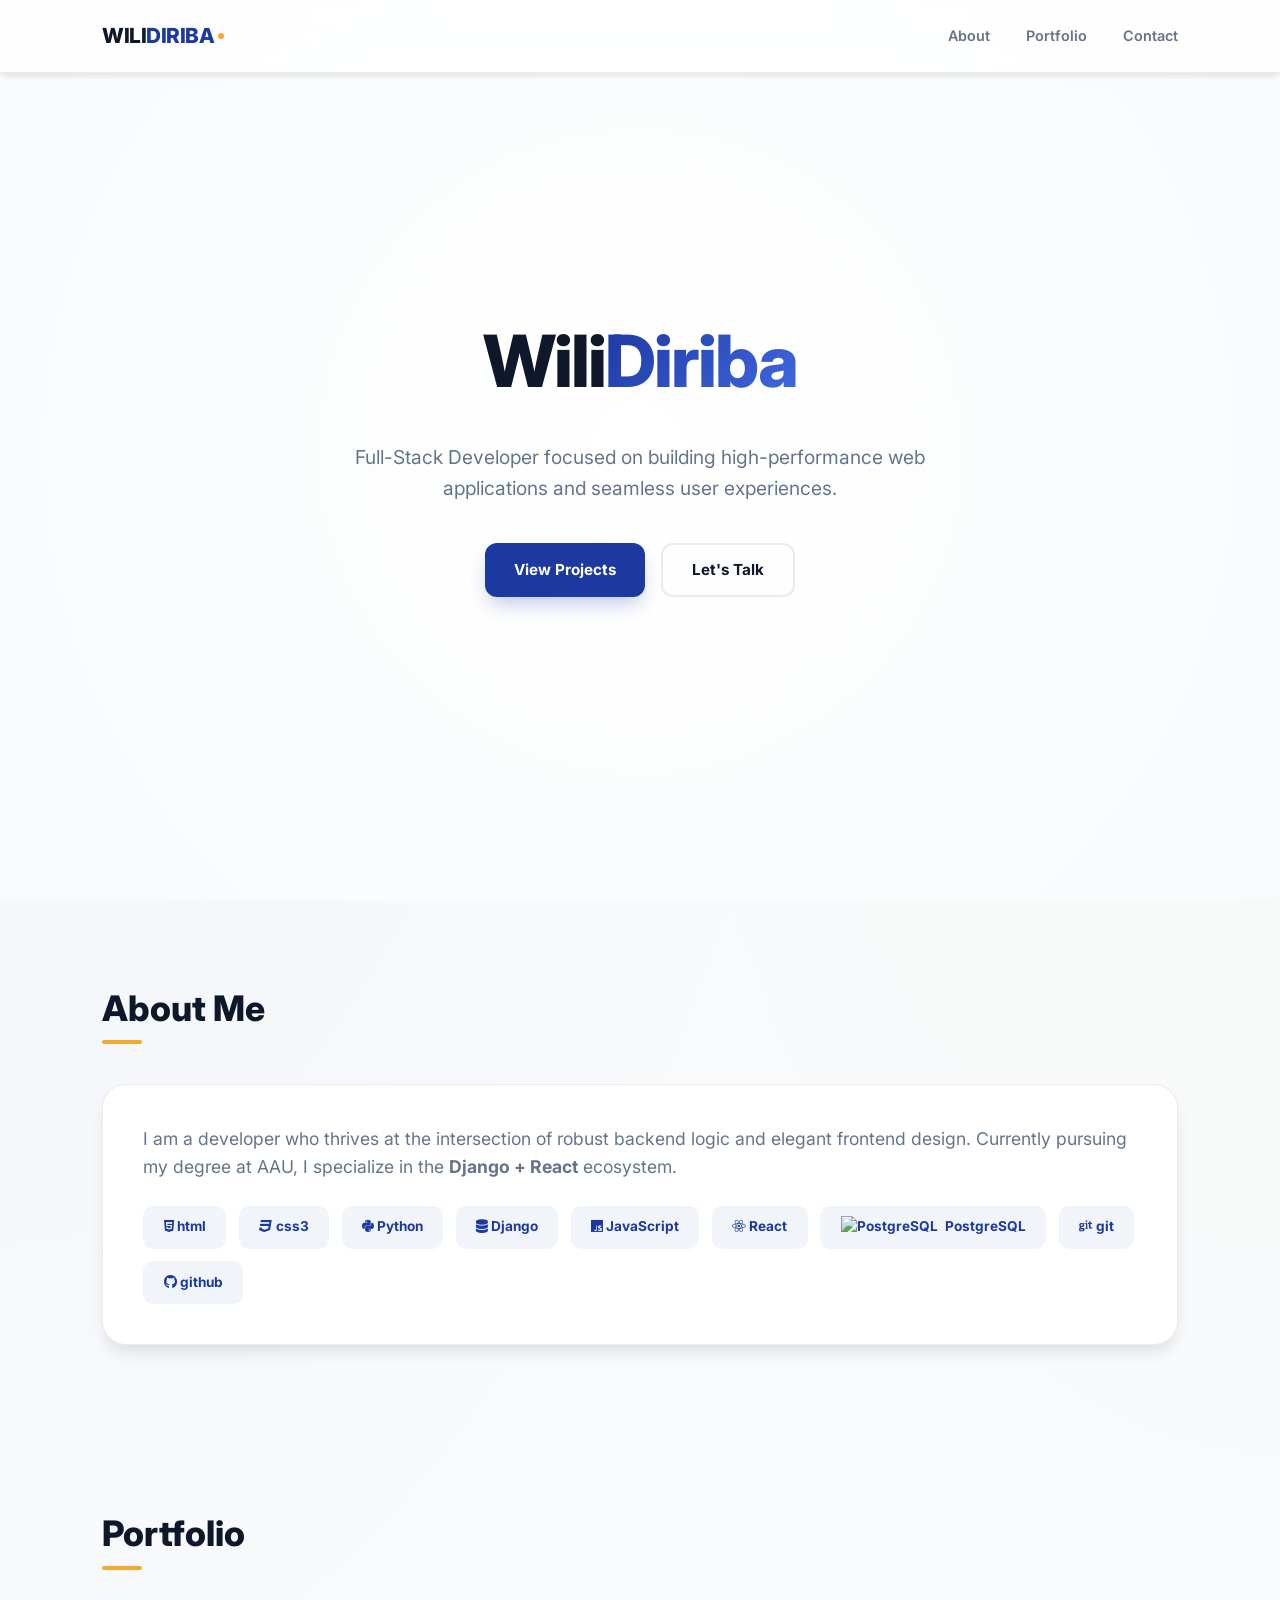
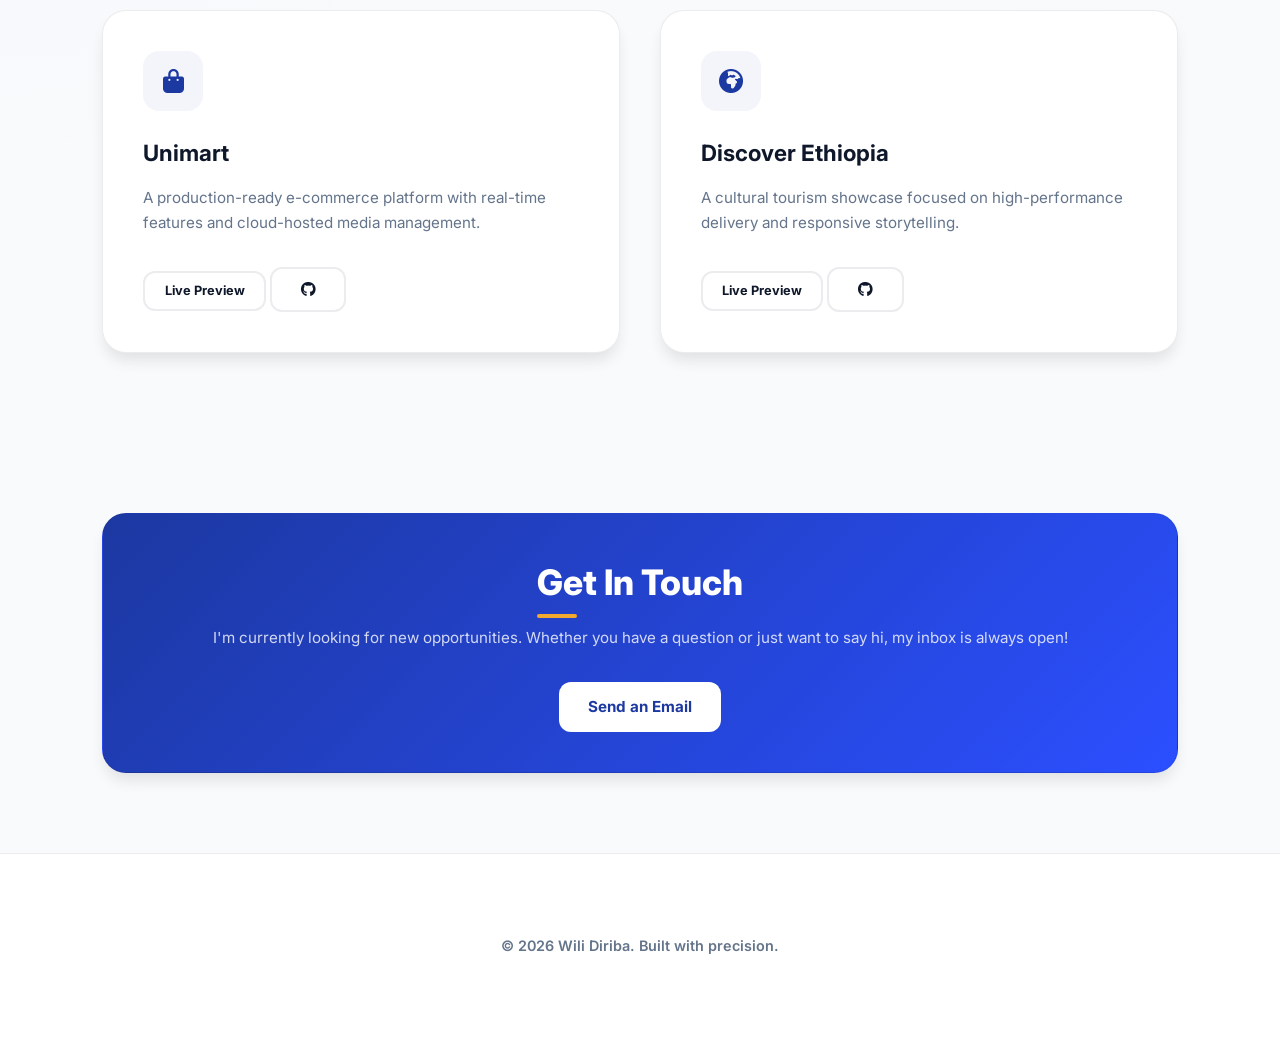
==== index.html @ 7025fb78 "Rename portfolio.html to index.html" ====
<!doctype html>
<html lang="en">
  <head>
    <meta charset="UTF-8" />
    <meta name="viewport" content="width=device-width, initial-scale=1.0" />
    <title>Wili Diriba | Full-Stack Developer</title>
    <link
      href="https://fonts.googleapis.com/css2?family=Inter:wght@300;400;600;700;800&display=swap"
      rel="stylesheet"
    />
    <link
      rel="stylesheet"
      href="https://cdnjs.cloudflare.com/ajax/libs/font-awesome/6.4.0/css/all.min.css"
    />
    <link rel="stylesheet" href="portfolio.css" />
  </head>
  <body>
    <nav>
      <a href="#" class="brand">WILI<span>DIRIBA</span></a>
      <div class="hamburger">
        <i class="fas fa-bars"></i>
      </div>
      <div class="nav-links">
        <a href="#about">About</a>
        <a href="#projects">Portfolio</a>
        <a href="#contact">Contact</a>
      </div>
    </nav>

    <header>
      <h1>Wili<span>Diriba</span></h1>
      <p>
        Full-Stack Developer focused on building high-performance web
        applications and seamless user experiences.
      </p>
      <div class="btn-group">
        <a href="#projects" class="btn btn-primary">View Projects</a>
        <a
          href="https://mail.google.com/mail/?view=cm&fs=1&to=wilidiribaaj@gmail.com&su=Contact%20from%20Portfolio"
          target="_blank"
          class="btn btn-outline"
        >
          Let's Talk
        </a>
      </div>
    </header>

    <section id="about">
      <h2>About Me</h2>
      <div class="card">
        <p style="font-size: 1.1rem; margin-bottom: 1.5rem">
          I am a developer who thrives at the intersection of robust backend
          logic and elegant frontend design. Currently pursuing my degree at
          AAU, I specialize in the <strong>Django + React</strong> ecosystem.
        </p>
        <div class="skills-container">
          <span class="tag"><i class="fab fa-html5"></i> html</span>
          <span class="tag"><i class="fab fa-css3"></i> css3</span>

          <span class="tag"><i class="fab fa-python"></i> Python</span>
          <span class="tag"><i class="fas fa-database"></i> Django</span>

          <span class="tag"><i class="fab fa-js"></i> JavaScript</span>
          <span class="tag"><i class="fab fa-react"></i> React</span>

          <span class="tag"
            ><img
              src="https://cdn.worldvectorlogo.com/logos/postgresql.svg"
              alt="PostgreSQL"
              style="width: 18px; height: 18px; margin-right: 4px"
            />
            PostgreSQL</span
          >
          <span class="tag"><i class="fab fa-git"></i> git</span>
          <span class="tag"><i class="fab fa-github"></i> github</span>
        </div>
      </div>
    </section>

    <section id="projects">
      <h2>Portfolio</h2>
      <div class="project-grid">
        <div class="card">
          <div class="project-icon"><i class="fas fa-shopping-bag"></i></div>
          <h3>Unimart</h3>
          <p>
            A production-ready e-commerce platform with real-time features and
            cloud-hosted media management.
          </p>
          <a
            href="https://unimart-production-f4a1.up.railway.app/"
            target="_blank"
            class="btn btn-outline"
            style="padding: 0.5rem 1.2rem; font-size: 0.8rem"
            >Live Preview</a
          >
          <a
            href="https://github.com/wilidiriba20/unimart"
            target="_blank"
            class="btn btn-outline"
            ><i class="fab fa-github"></i
          ></a>
        </div>

        <div class="card">
          <div class="project-icon"><i class="fas fa-globe-africa"></i></div>
          <h3>Discover Ethiopia</h3>
          <p>
            A cultural tourism showcase focused on high-performance delivery and
            responsive storytelling.
          </p>
          <a
            href="https://discover-ethiopia2.vercel.app/"
            target="_blank"
            class="btn btn-outline"
            style="padding: 0.5rem 1.2rem; font-size: 0.8rem"
            >Live Preview</a
          >

          <a
            href="https://github.com/wilidiriba20/Discover-Ethiopia"
            target="_blank"
            class="btn btn-outline"
            ><i class="fab fa-github"></i
          ></a>
        </div>
      </div>
    </section>

    <section id="contact">
      <div
        class="card"
        style="
          text-align: center;
          background: linear-gradient(135deg, var(--primary), #2b4fff);
          color: #fff;
        "
      >
        <h2 style="color: #fff; margin-bottom: 1rem">Get In Touch</h2>
        <p style="color: rgba(255, 255, 255, 0.8); margin-bottom: 2rem">
          I'm currently looking for new opportunities. Whether you have a
          question or just want to say hi, my inbox is always open!
        </p>
        <a
          href="https://mail.google.com/mail/?view=cm&fs=1&to=wilidiribaaj@gmail.com&su=Contact%20from%20Portfolio"
          target="_blank"
          class="btn"
          style="background: #fff; color: var(--primary)"
        >
          Send an Email
        </a>
      </div>
    </section>

    <footer>
      <p>© 2026 Wili Diriba. Built with precision.</p>
    </footer>
    <script src="portfolio.js"></script>
  </body>
</html>
---- portfolio.css ----
:root {
  --bg-main: #f8fafc;
  --bg-secondary: #ffffff;
  --card-bg: rgba(255, 255, 255, 0.8);
  --nav-bg: rgba(255, 255, 255, 0.8);
  --primary: #1c38a1;
  --accent: #f1a92e;
  --text-main: #0f172a;
  --text-muted: #64748b;
  --border: rgba(15, 23, 42, 0.08);
  --shadow-sm: 0 4px 6px -1px rgb(0 0 0 / 0.1);
  --shadow-md: 0 10px 15px -3px rgb(0 0 0 / 0.1);
  --shadow-lg: 0 20px 25px -5px rgb(0 0 0 / 0.1);
}

* {
  margin: 0;
  padding: 0;
  box-sizing: border-box;
  font-family: "Inter", sans-serif;
  scroll-behavior: smooth;
}

body {
  background-color: var(--bg-main);
  color: var(--text-main);
  line-height: 1.6;
  overflow-x: hidden;

  background-image:
    radial-gradient(at 0% 0%, rgba(28, 56, 161, 0.03) 0px, transparent 50%),
    radial-gradient(at 100% 0%, rgba(241, 169, 46, 0.03) 0px, transparent 50%);
}

/* --- Navigation --- */
nav {
  position: fixed;
  top: 0;
  width: 100%;
  padding: 1.2rem 8%;
  display: flex;
  justify-content: space-between;
  align-items: center;
  background: var(--nav-bg);
  backdrop-filter: blur(12px);
  z-index: 1000;
  border-bottom: 1px solid var(--border);
  box-shadow: var(--shadow-sm);
}

.brand {
  font-size: 1.3rem;
  font-weight: 800;
  letter-spacing: -0.5px;
  text-decoration: none;
  color: var(--text-main);
  display: flex;
  align-items: center;
}

.brand span {
  color: var(--primary);
}

.brand::after {
  content: "";
  width: 6px;
  height: 6px;
  background: var(--accent);
  border-radius: 50%;
  margin-left: 4px;
}

.nav-links a {
  text-decoration: none;
  color: var(--text-muted);
  margin-left: 2rem;
  font-size: 0.9rem;
  font-weight: 600;
  transition: 0.3s;
}

.nav-links a:hover {
  color: var(--primary);
}
.hamburger {
  display: none;
  font-size: 1.5rem;
  cursor: pointer;
  color: var(--text-main);
}

/* Show hamburger only on mobile */
@media (max-width: 768px) {
  .hamburger {
    display: block;
  }

  .nav-links {
    display: none; /* hidden initially */
    position: absolute;
    top: 70px;
    right: 8%;
    background: var(--bg-secondary);
    flex-direction: column;
    width: 200px;
    border-radius: 12px;
    box-shadow: var(--shadow-md);
    padding: 1rem;
  }

  .nav-links a {
    margin: 0.8rem 0;
  }

  .nav-links.show {
    display: flex;
  }
}

header {
  height: 100vh;
  display: flex;
  flex-direction: column;
  justify-content: center;
  align-items: center;
  text-align: center;
  padding: 0 10%;
  background: radial-gradient(
    circle at center,
    #ffffff 0%,
    var(--bg-main) 100%
  );
}

header h1 {
  font-size: clamp(2.5rem, 8vw, 4.5rem);
  font-weight: 800;
  letter-spacing: -2px;
  margin-bottom: 1.5rem;
  color: var(--text-main);
}

header h1 span {
  background: linear-gradient(135deg, var(--primary), #4169e1);
  -webkit-background-clip: text;
  -webkit-text-fill-color: transparent;
}

header p {
  font-size: 1.2rem;
  color: var(--text-muted);
  max-width: 650px;
  margin-bottom: 2.5rem;
}

.btn-group {
  display: flex;
  gap: 1rem;
}

.btn {
  padding: 0.8rem 1.8rem;
  border-radius: 12px;
  text-decoration: none;
  font-weight: 700;
  font-size: 0.95rem;
  transition: 0.4s cubic-bezier(0.175, 0.885, 0.32, 1.275);
  display: inline-flex;
  align-items: center;
  gap: 8px;
}

.btn-primary {
  background: var(--primary);
  color: #fff;
  box-shadow: 0 10px 20px -5px rgba(28, 56, 161, 0.3);
}

.btn-outline {
  background: transparent;
  border: 2px solid var(--border);
  color: var(--text-main);
}

.btn:hover {
  transform: translateY(-4px);
  box-shadow: var(--shadow-lg);
}

.btn-primary:hover {
  background: #152b7a;
}

section {
  opacity: 0;
  transform: translateY(30px);
  transition:
    opacity 0.8s ease-out,
    transform 0.8s ease-out;
}

section.reveal {
  opacity: 1;
  transform: translateY(0);
}
section {
  padding: 80px 8%;
  opacity: 0;
  transform: translateY(30px);
  transition:
    opacity 0.8s ease-out,
    transform 0.8s ease-out;
  scroll-margin-top: 80px;
}
h2 {
  font-size: 2.2rem;
  font-weight: 800;
  margin-bottom: 3rem;
  position: relative;
  display: inline-block;
}

h2::after {
  content: "";
  position: absolute;
  bottom: -8px;
  left: 0;
  width: 40px;
  height: 4px;
  background: var(--accent);
  border-radius: 2px;
}

.card {
  background: var(--bg-secondary);
  border: 1px solid var(--border);
  padding: 2.5rem;
  border-radius: 24px;
  box-shadow: var(--shadow-md);
  transition: 0.4s;
}

.card:hover {
  box-shadow: var(--shadow-lg);
  border-color: var(--primary);
}

.project-grid {
  display: grid;
  grid-template-columns: repeat(auto-fit, minmax(320px, 1fr));
  gap: 2.5rem;
}

.project-icon {
  width: 60px;
  height: 60px;
  background: rgba(28, 56, 161, 0.05);
  border-radius: 16px;
  display: flex;
  justify-content: center;
  align-items: center;
  font-size: 1.5rem;
  color: var(--primary);
  margin-bottom: 1.5rem;
}

.card h3 {
  font-size: 1.4rem;
  margin-bottom: 1rem;
  font-weight: 700;
}

.card p {
  color: var(--text-muted);
  margin-bottom: 2rem;
  font-size: 0.95rem;
}

.skills-container {
  display: flex;
  flex-wrap: wrap;
  gap: 0.8rem;
  margin-top: 1.5rem;
}

.tag {
  background: #f1f5f9;
  color: var(--primary);
  padding: 0.6rem 1.2rem;
  border-radius: 10px;
  font-size: 0.85rem;
  font-weight: 700;
  border: 1px solid transparent;
  transition: 0.3s;
}

.tag:hover {
  background: #fff;
  border-color: var(--primary);
  transform: scale(1.05);
}

footer {
  text-align: center;
  padding: 5rem 0;
  background: #fff;
  border-top: 1px solid var(--border);
  color: var(--text-muted);
  font-weight: 600;
  font-size: 0.9rem;
}

@media (max-width: 768px) {
  nav {
    padding: 1rem 5%;
  }
  .nav-links {
    display: none;
  }
  header h1 {
    font-size: 2.8rem;
  }
  section {
    padding: 80px 8%;
  }
}
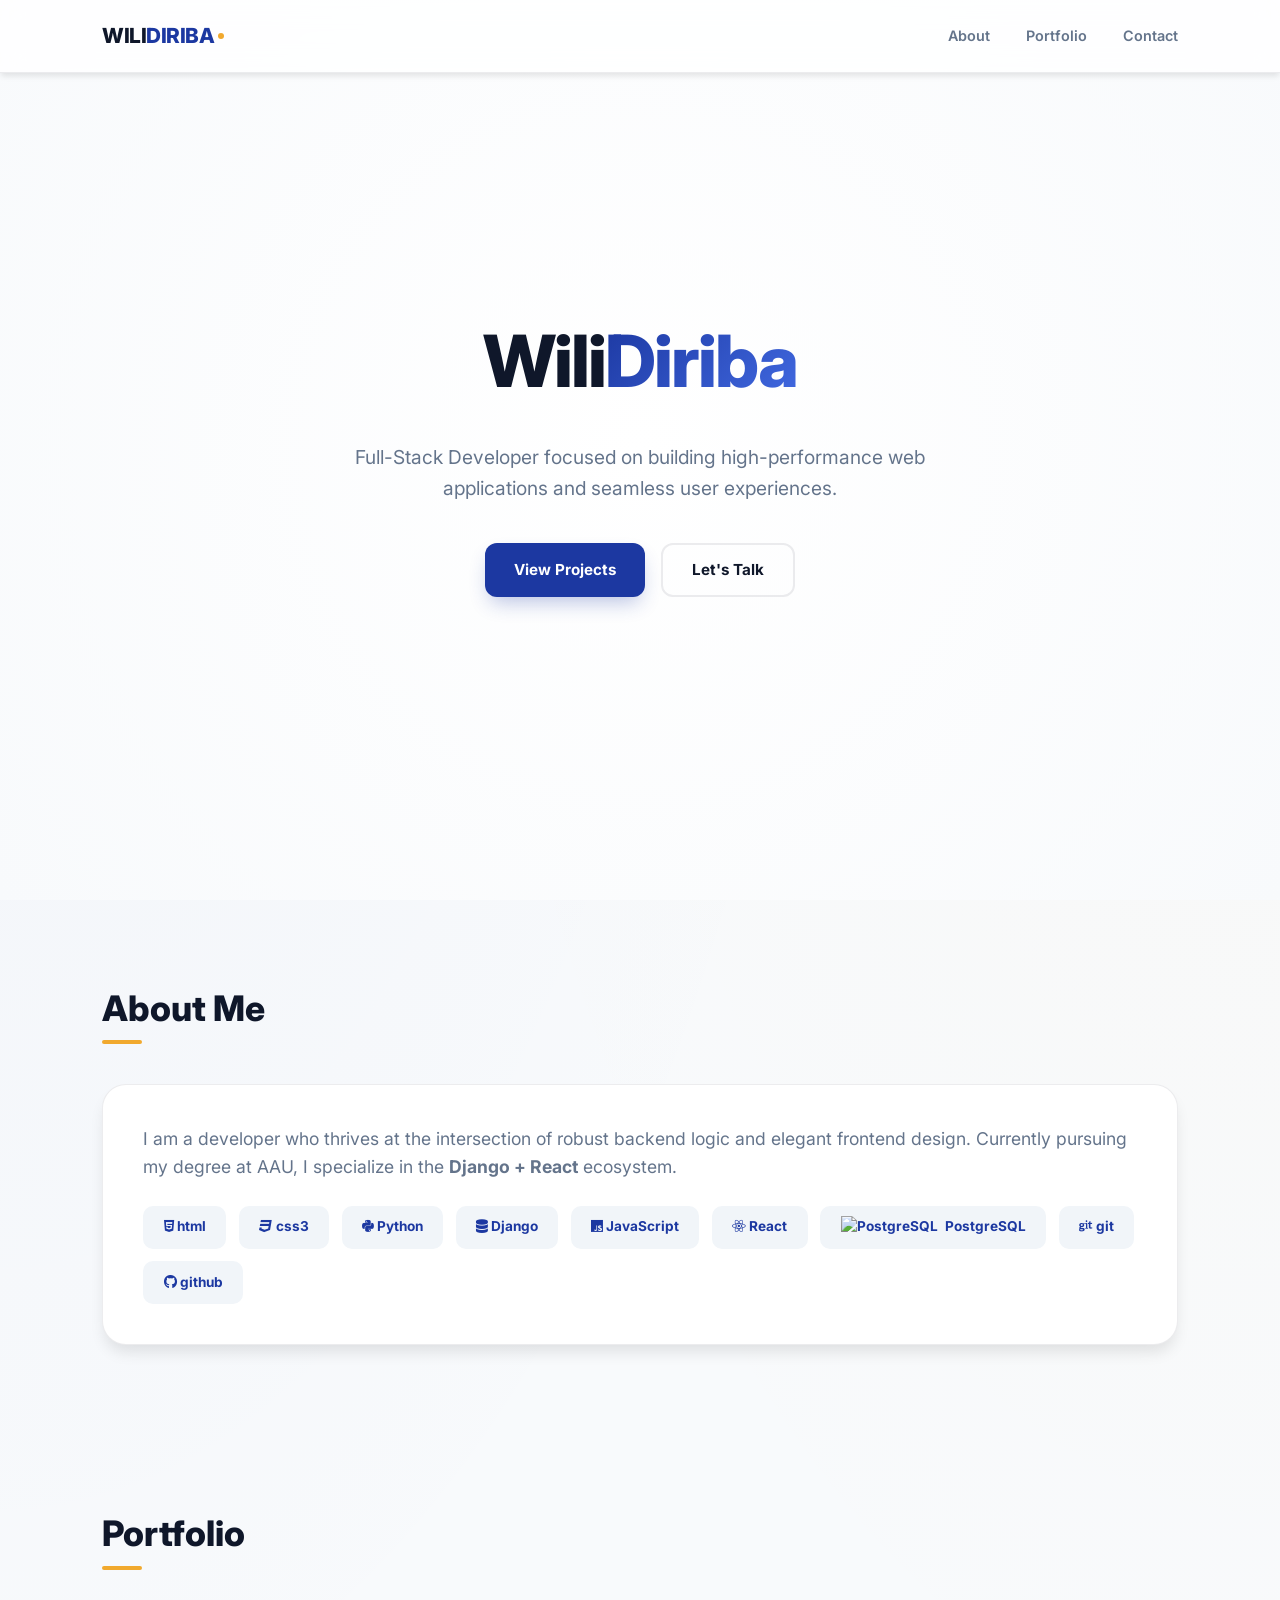
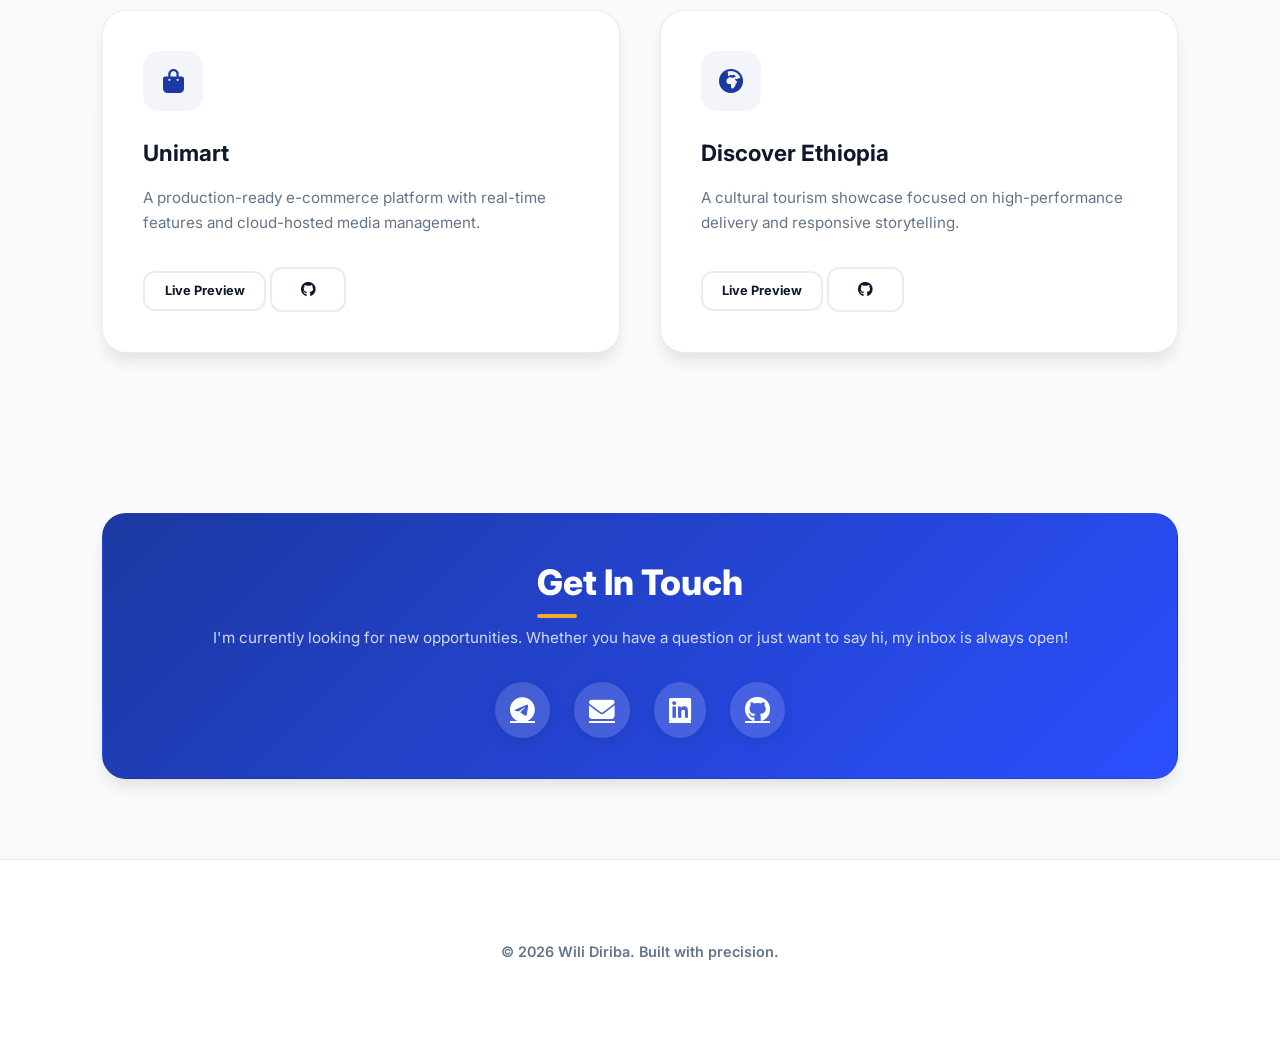
==== commit da23727b: "Add mobile hamburger toggle and social links" ====
--- a/index.html
+++ b/index.html
@@ -18,7 +18,9 @@
     <nav>
       <a href="#" class="brand">WILI<span>DIRIBA</span></a>
       <div class="hamburger">
-        <i class="fas fa-bars"></i>
+        <span></span>
+        <span></span>
+        <span></span>
       </div>
       <div class="nav-links">
         <a href="#about">About</a>
@@ -35,13 +37,7 @@
       </p>
       <div class="btn-group">
         <a href="#projects" class="btn btn-primary">View Projects</a>
-        <a
-          href="https://mail.google.com/mail/?view=cm&fs=1&to=wilidiribaaj@gmail.com&su=Contact%20from%20Portfolio"
-          target="_blank"
-          class="btn btn-outline"
-        >
-          Let's Talk
-        </a>
+        <a href="#contact" class="btn btn-outline"> Let's Talk </a>
       </div>
     </header>
 
@@ -141,14 +137,33 @@
           I'm currently looking for new opportunities. Whether you have a
           question or just want to say hi, my inbox is always open!
         </p>
-        <a
-          href="https://mail.google.com/mail/?view=cm&fs=1&to=wilidiribaaj@gmail.com&su=Contact%20from%20Portfolio"
-          target="_blank"
-          class="btn"
-          style="background: #fff; color: var(--primary)"
-        >
-          Send an Email
-        </a>
+        <!-- Social Links -->
+        <div class="social-links">
+          <a href="https://t.me/iliw00" target="_blank" title="telegram">
+            <i class="fab fa-telegram"></i>
+          </a>
+          <a
+            href="https://mail.google.com/mail/?view=cm&fs=1&to=wilidiribaaj@gmail.com&su=Contact%20from%20Portfolio"
+            target="_blank"
+            title="Email"
+          >
+            <i class="fas fa-envelope"></i>
+          </a>
+          <a
+            href="https://www.linkedin.com/in/wili-diriba-0a7296314/"
+            target="_blank"
+            title="LinkedIn"
+          >
+            <i class="fab fa-linkedin"></i>
+          </a>
+          <a
+            href="https://github.com/wilidiriba20"
+            target="_blank"
+            title="GitHub"
+          >
+            <i class="fab fa-github"></i>
+          </a>
+        </div>
       </div>
     </section>
 
--- a/portfolio.css
+++ b/portfolio.css
@@ -83,41 +83,63 @@
 .nav-links a:hover {
   color: var(--primary);
 }
+/* Hamburger container */
 .hamburger {
   display: none;
-  font-size: 1.5rem;
+  flex-direction: column;
+  justify-content: space-between;
+  width: 30px;
+  height: 22px;
   cursor: pointer;
-  color: var(--text-main);
+  z-index: 1100;
+}
+
+.hamburger span {
+  display: block;
+  height: 3px;
+  width: 100%;
+  background: var(--text-main);
+  border-radius: 3px;
+  transition: all 0.4s ease;
+}
+
+.hamburger.active span:nth-child(1) {
+  transform: rotate(45deg) translate(5px, 5px);
+}
+.hamburger.active span:nth-child(2) {
+  opacity: 0;
+}
+.hamburger.active span:nth-child(3) {
+  transform: rotate(-45deg) translate(5px, -5px);
 }
 
 /* Show hamburger only on mobile */
 @media (max-width: 768px) {
   .hamburger {
-    display: block;
+    display: flex;
   }
 
   .nav-links {
-    display: none; /* hidden initially */
+    display: none;
     position: absolute;
     top: 70px;
     right: 8%;
     background: var(--bg-secondary);
     flex-direction: column;
-    width: 200px;
+    width: 220px;
     border-radius: 12px;
     box-shadow: var(--shadow-md);
     padding: 1rem;
   }
 
+  .nav-links.show {
+    display: flex;
+  }
+
   .nav-links a {
     margin: 0.8rem 0;
   }
-
-  .nav-links.show {
-    display: flex;
-  }
-}
-
+}
 header {
   height: 100vh;
   display: flex;
@@ -300,6 +322,34 @@
   border-color: var(--primary);
   transform: scale(1.05);
 }
+.social-links {
+  display: flex;
+  gap: 1.5rem;
+  justify-content: center;
+  margin-top: 2rem;
+}
+
+.social-links a {
+  font-size: 1.6rem;
+  color: #fff;
+  background: rgba(255, 255, 255, 0.15);
+  padding: 15px;
+  border-radius: 50%;
+  display: flex;
+  align-items: center;
+  justify-content: center;
+  transition: all 0.4s ease;
+  box-shadow: 0 4px 15px rgba(0, 0, 0, 0.1);
+  decoration: none;
+}
+
+/* Hover effect */
+.social-links a:hover {
+  transform: translateY(-5px) scale(1.1);
+  background: #fff;
+  color: var(--primary);
+  box-shadow: 0 10px 20px rgba(28, 56, 161, 0.3);
+}
 
 footer {
   text-align: center;
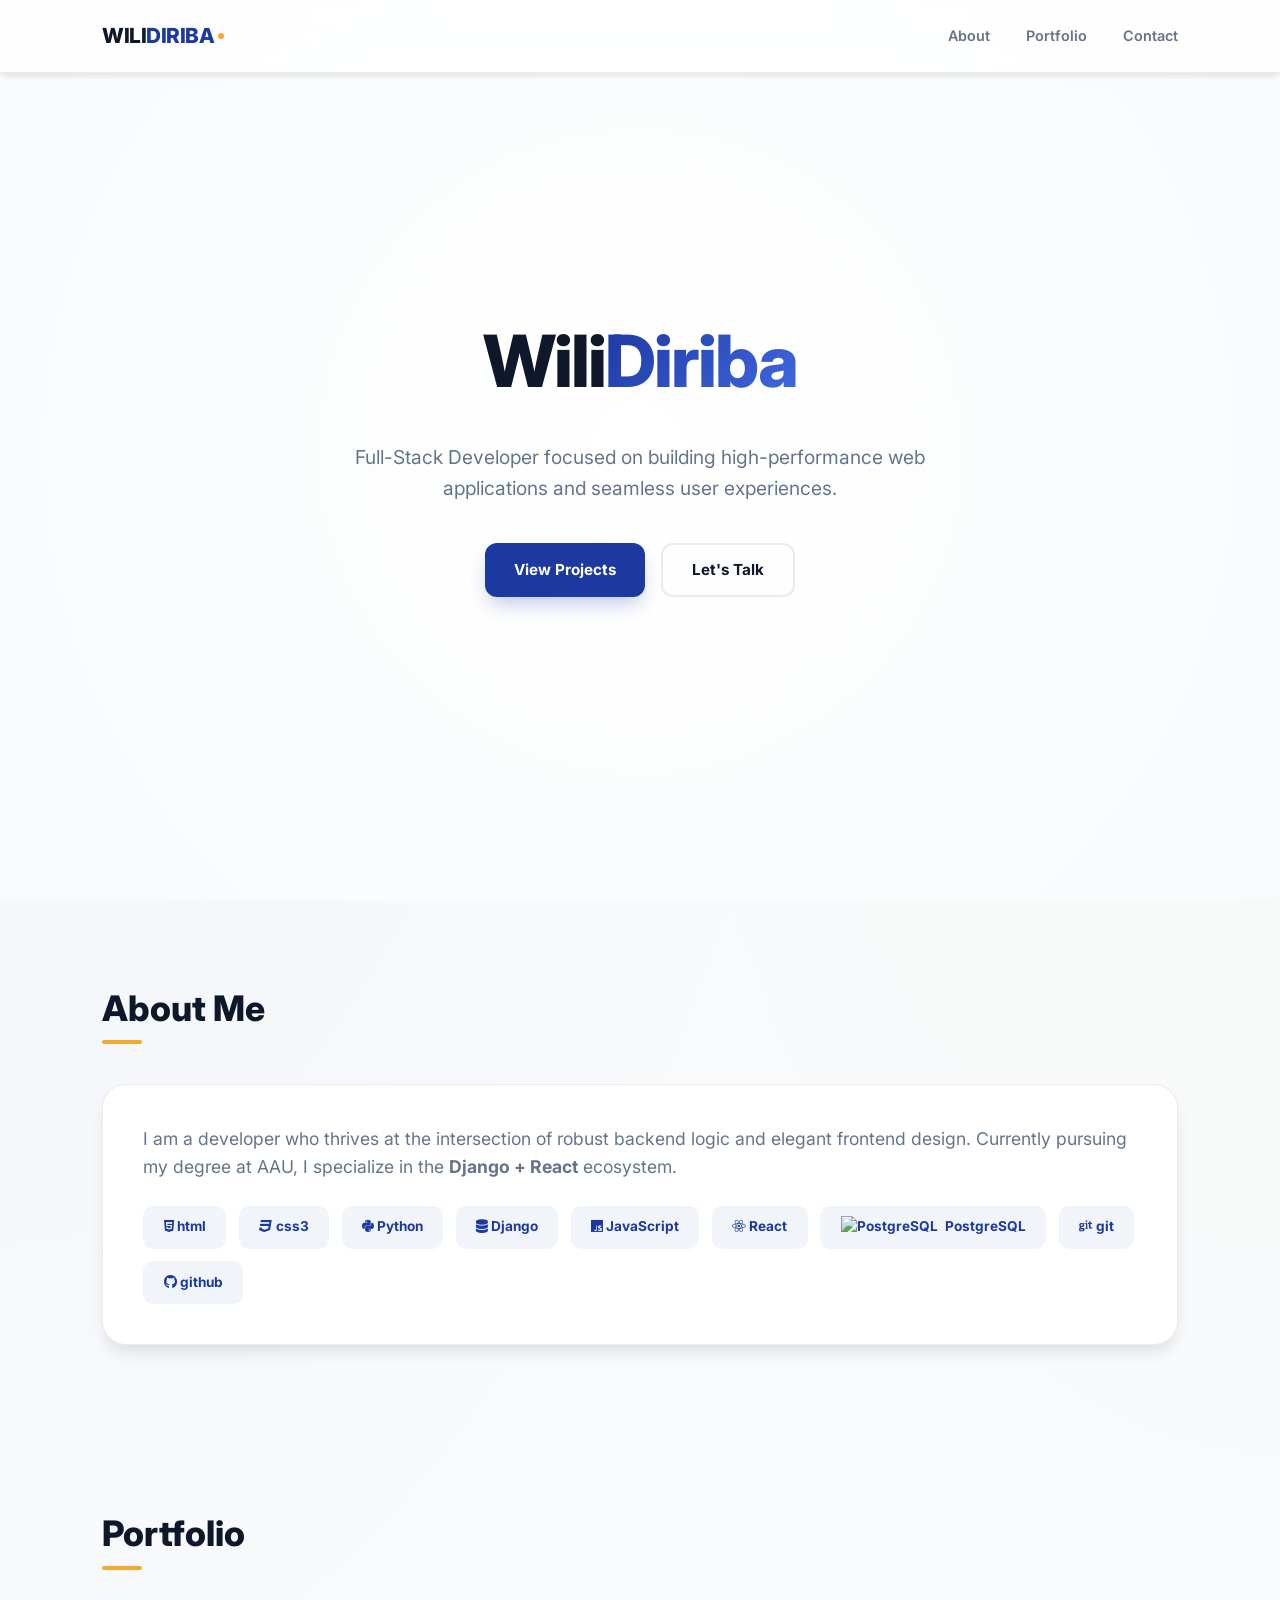
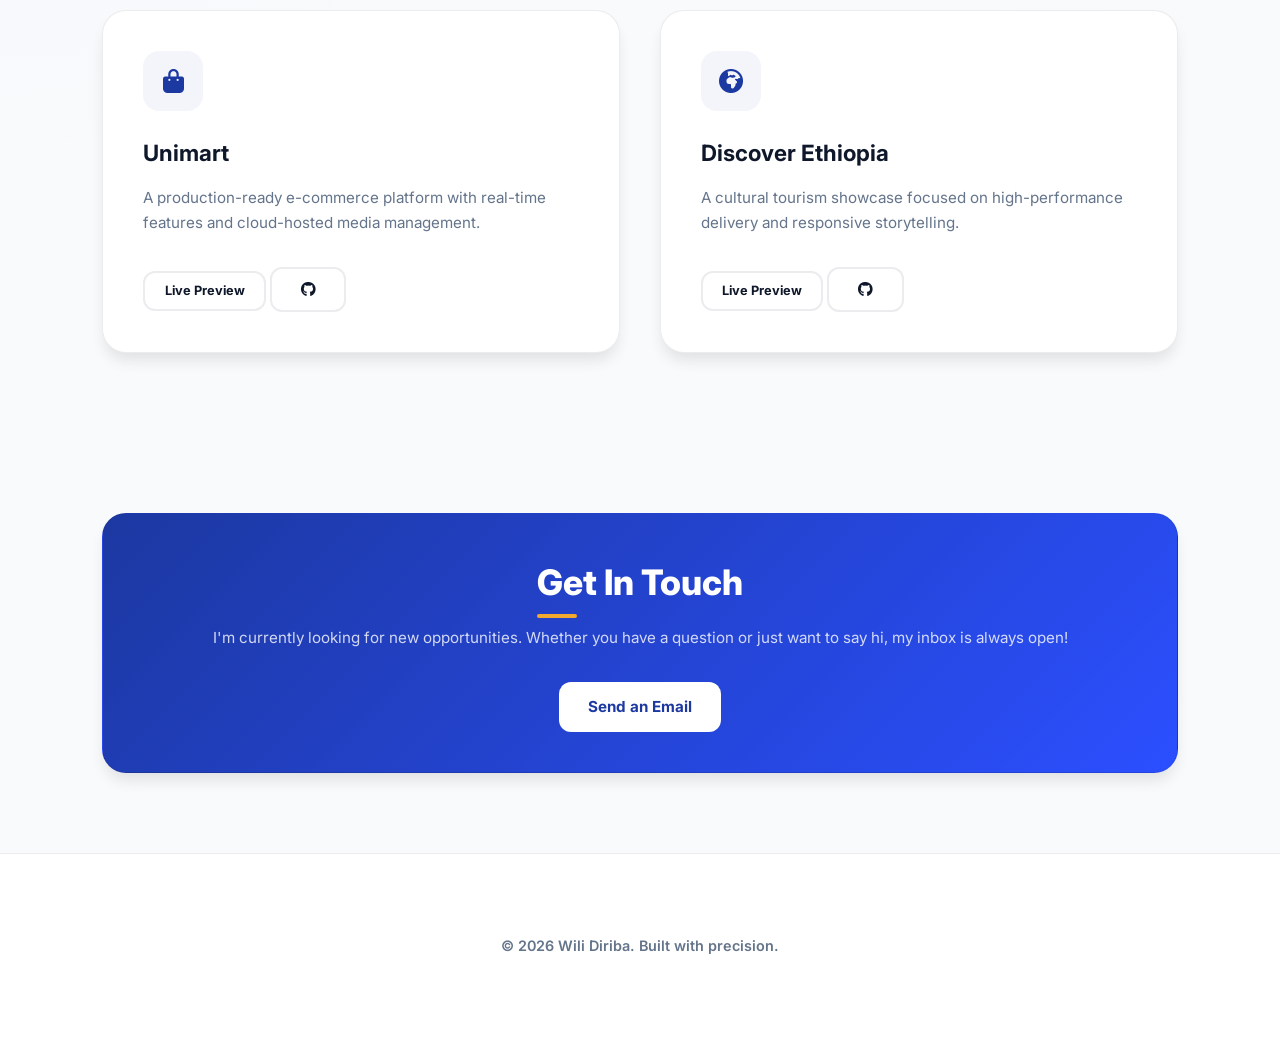
==== commit c0e1a148: "Rename portfolio.html to index.html" ====
--- a/index.html
+++ b/index.html
@@ -18,9 +18,7 @@
     <nav>
       <a href="#" class="brand">WILI<span>DIRIBA</span></a>
       <div class="hamburger">
-        <span></span>
-        <span></span>
-        <span></span>
+        <i class="fas fa-bars"></i>
       </div>
       <div class="nav-links">
         <a href="#about">About</a>
@@ -37,7 +35,13 @@
       </p>
       <div class="btn-group">
         <a href="#projects" class="btn btn-primary">View Projects</a>
-        <a href="#contact" class="btn btn-outline"> Let's Talk </a>
+        <a
+          href="https://mail.google.com/mail/?view=cm&fs=1&to=wilidiribaaj@gmail.com&su=Contact%20from%20Portfolio"
+          target="_blank"
+          class="btn btn-outline"
+        >
+          Let's Talk
+        </a>
       </div>
     </header>
 
@@ -137,33 +141,14 @@
           I'm currently looking for new opportunities. Whether you have a
           question or just want to say hi, my inbox is always open!
         </p>
-        <!-- Social Links -->
-        <div class="social-links">
-          <a href="https://t.me/iliw00" target="_blank" title="telegram">
-            <i class="fab fa-telegram"></i>
-          </a>
-          <a
-            href="https://mail.google.com/mail/?view=cm&fs=1&to=wilidiribaaj@gmail.com&su=Contact%20from%20Portfolio"
-            target="_blank"
-            title="Email"
-          >
-            <i class="fas fa-envelope"></i>
-          </a>
-          <a
-            href="https://www.linkedin.com/in/wili-diriba-0a7296314/"
-            target="_blank"
-            title="LinkedIn"
-          >
-            <i class="fab fa-linkedin"></i>
-          </a>
-          <a
-            href="https://github.com/wilidiriba20"
-            target="_blank"
-            title="GitHub"
-          >
-            <i class="fab fa-github"></i>
-          </a>
-        </div>
+        <a
+          href="https://mail.google.com/mail/?view=cm&fs=1&to=wilidiribaaj@gmail.com&su=Contact%20from%20Portfolio"
+          target="_blank"
+          class="btn"
+          style="background: #fff; color: var(--primary)"
+        >
+          Send an Email
+        </a>
       </div>
     </section>
 
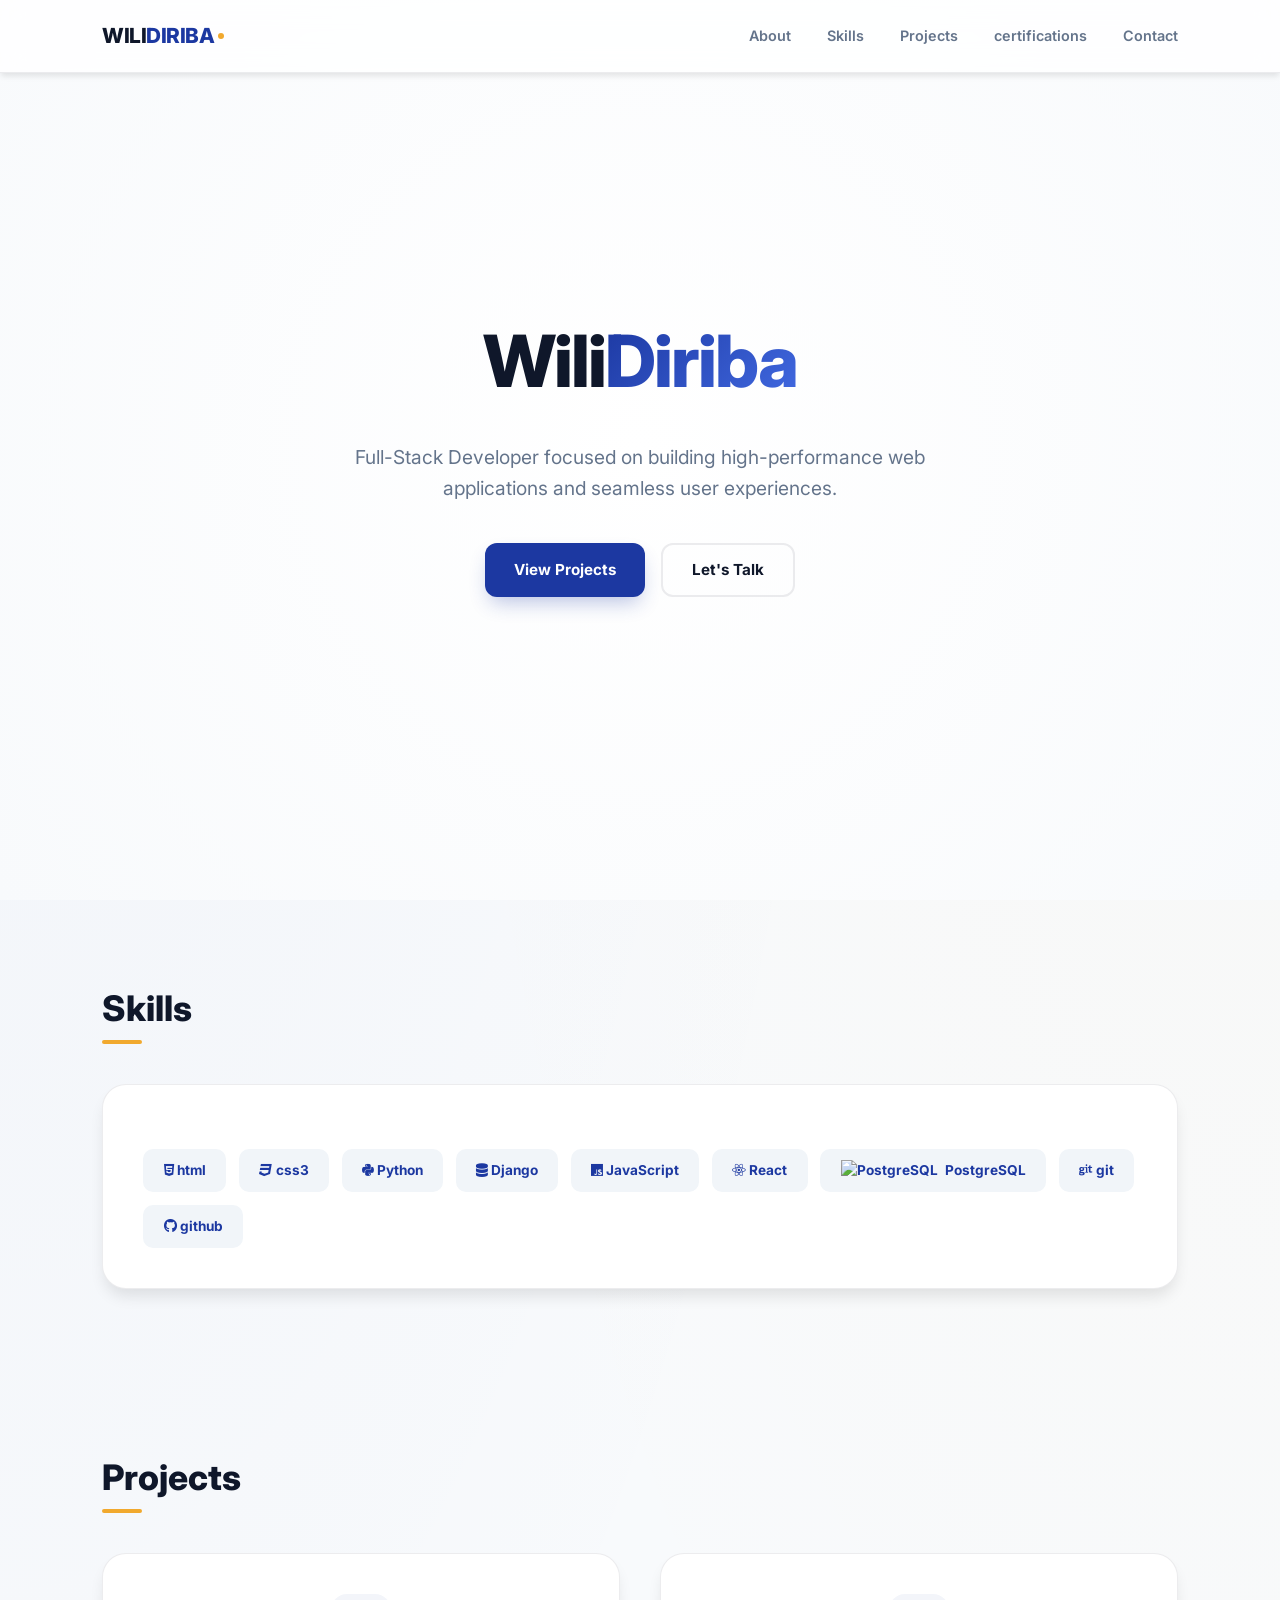
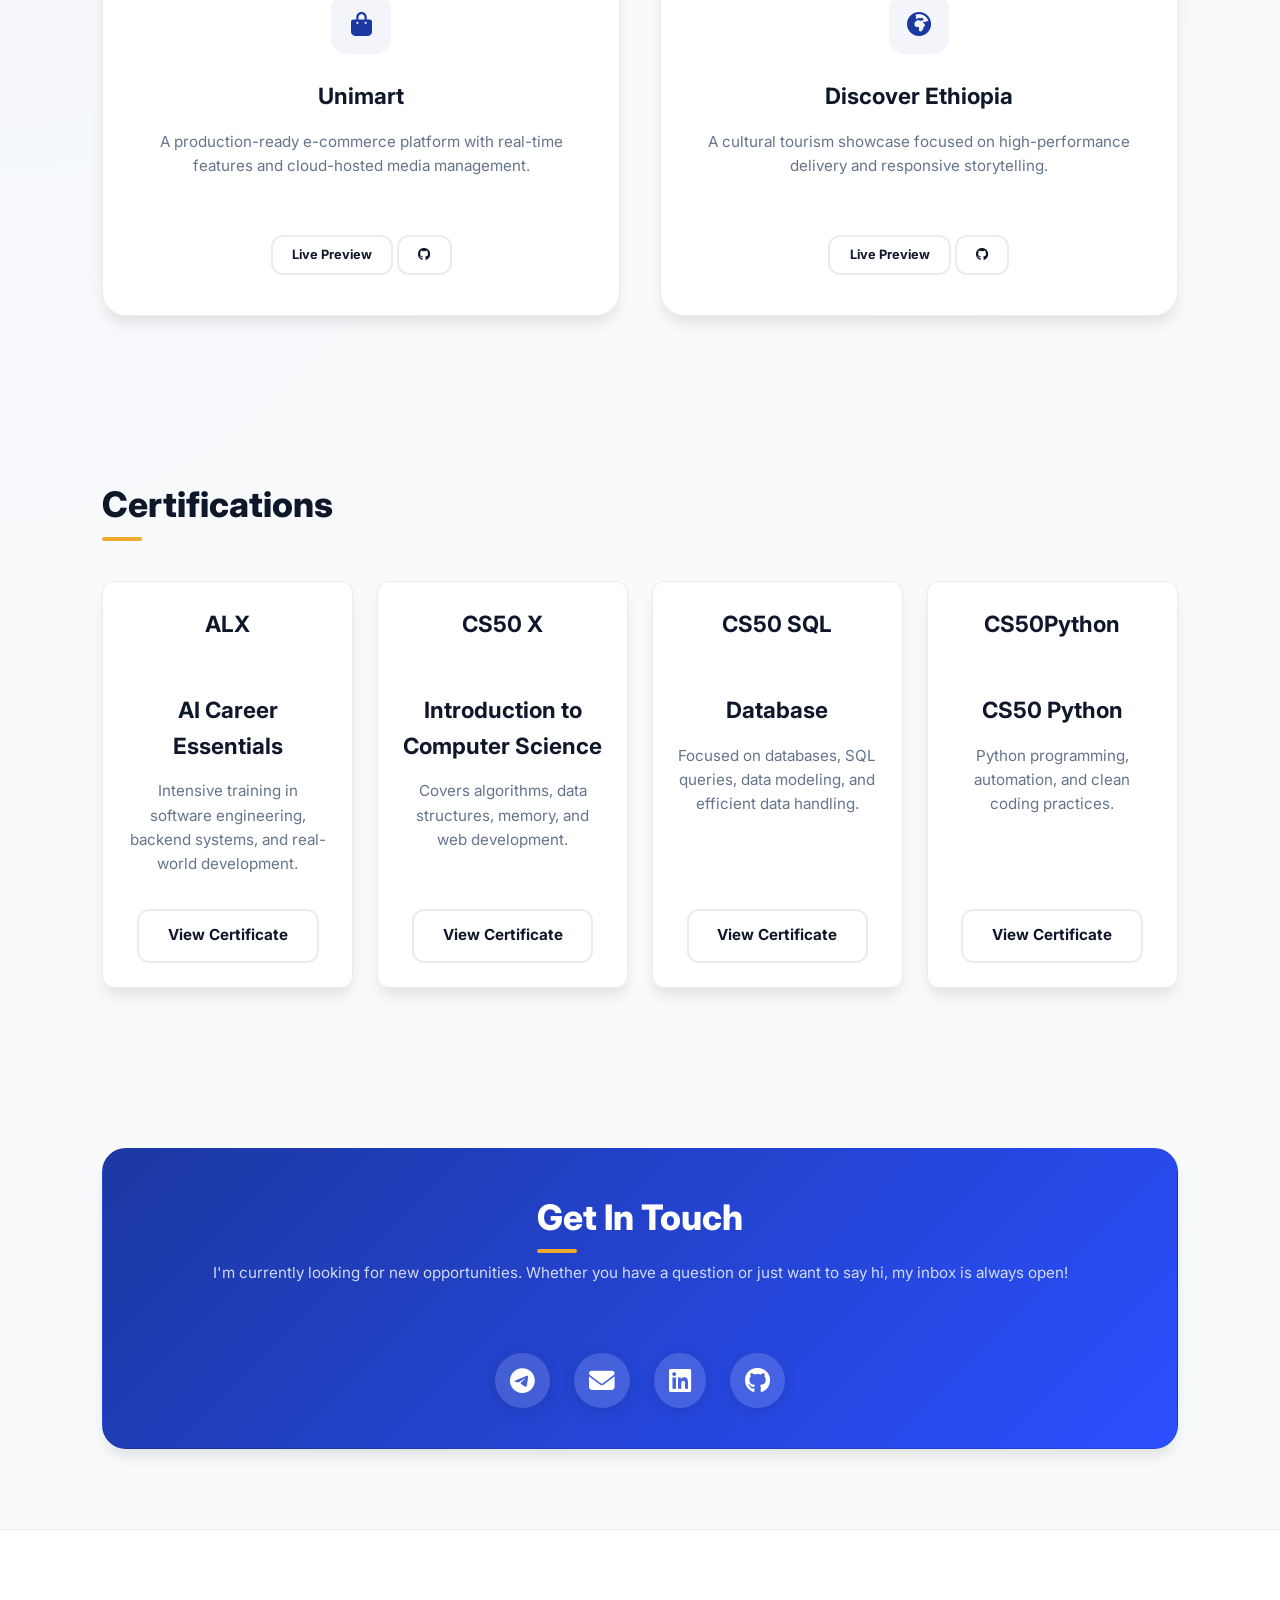
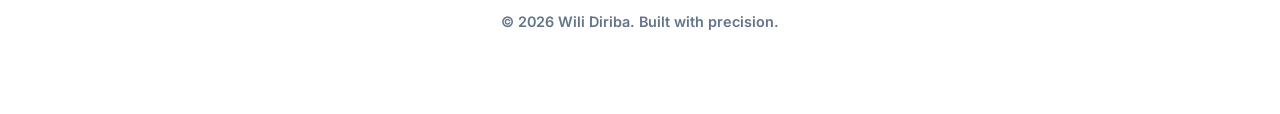
==== commit 1233f35e: "Add skills, certifications, and project UI" ====
--- a/index.html
+++ b/index.html
@@ -18,16 +18,22 @@
     <nav>
       <a href="#" class="brand">WILI<span>DIRIBA</span></a>
       <div class="hamburger">
-        <i class="fas fa-bars"></i>
+        <span></span>
+        <span></span>
+        <span></span>
       </div>
       <div class="nav-links">
         <a href="#about">About</a>
-        <a href="#projects">Portfolio</a>
+
+        <a href="#skills">Skills</a>
+        <a href="#projects">Projects</a>
+        <a href="#certifications">certifications </a>
+
         <a href="#contact">Contact</a>
       </div>
     </nav>
 
-    <header>
+    <header id="about">
       <h1>Wili<span>Diriba</span></h1>
       <p>
         Full-Stack Developer focused on building high-performance web
@@ -35,24 +41,13 @@
       </p>
       <div class="btn-group">
         <a href="#projects" class="btn btn-primary">View Projects</a>
-        <a
-          href="https://mail.google.com/mail/?view=cm&fs=1&to=wilidiribaaj@gmail.com&su=Contact%20from%20Portfolio"
-          target="_blank"
-          class="btn btn-outline"
-        >
-          Let's Talk
-        </a>
+        <a href="#contact" class="btn btn-outline"> Let's Talk </a>
       </div>
     </header>
 
-    <section id="about">
-      <h2>About Me</h2>
+    <section id="skills">
+      <h2>Skills</h2>
       <div class="card">
-        <p style="font-size: 1.1rem; margin-bottom: 1.5rem">
-          I am a developer who thrives at the intersection of robust backend
-          logic and elegant frontend design. Currently pursuing my degree at
-          AAU, I specialize in the <strong>Django + React</strong> ecosystem.
-        </p>
         <div class="skills-container">
           <span class="tag"><i class="fab fa-html5"></i> html</span>
           <span class="tag"><i class="fab fa-css3"></i> css3</span>
@@ -78,7 +73,7 @@
     </section>
 
     <section id="projects">
-      <h2>Portfolio</h2>
+      <h2>Projects</h2>
       <div class="project-grid">
         <div class="card">
           <div class="project-icon"><i class="fas fa-shopping-bag"></i></div>
@@ -87,19 +82,22 @@
             A production-ready e-commerce platform with real-time features and
             cloud-hosted media management.
           </p>
-          <a
-            href="https://unimart-production-f4a1.up.railway.app/"
-            target="_blank"
-            class="btn btn-outline"
-            style="padding: 0.5rem 1.2rem; font-size: 0.8rem"
-            >Live Preview</a
-          >
-          <a
-            href="https://github.com/wilidiriba20/unimart"
-            target="_blank"
-            class="btn btn-outline"
-            ><i class="fab fa-github"></i
-          ></a>
+          <div class="btn-group-project">
+            <a
+              href="https://unimart-production-f4a1.up.railway.app/"
+              target="_blank"
+              class="btn btn-outline"
+              style="padding: 0.5rem 1.2rem; font-size: 0.8rem"
+              >Live Preview</a
+            >
+            <a
+              href="https://github.com/wilidiriba20/unimart"
+              target="_blank"
+              class="btn btn-outline"
+              style="padding: 0.5rem 1.2rem; font-size: 0.8rem"
+              ><i class="fab fa-github"></i
+            ></a>
+          </div>
         </div>
 
         <div class="card">
@@ -109,20 +107,98 @@
             A cultural tourism showcase focused on high-performance delivery and
             responsive storytelling.
           </p>
-          <a
-            href="https://discover-ethiopia2.vercel.app/"
-            target="_blank"
-            class="btn btn-outline"
-            style="padding: 0.5rem 1.2rem; font-size: 0.8rem"
-            >Live Preview</a
-          >
-
-          <a
-            href="https://github.com/wilidiriba20/Discover-Ethiopia"
-            target="_blank"
-            class="btn btn-outline"
-            ><i class="fab fa-github"></i
-          ></a>
+
+          <div class="btn-group-project">
+            <a
+              href="https://unimart-production-f4a1.up.railway.app/"
+              target="_blank"
+              class="btn btn-outline"
+              style="padding: 0.5rem 1.2rem; font-size: 0.8rem"
+              >Live Preview</a
+            >
+            <a
+              href="https://github.com/wilidiriba20/unimart"
+              target="_blank"
+              class="btn btn-outline"
+              style="padding: 0.5rem 1.2rem; font-size: 0.8rem"
+              ><i class="fab fa-github"></i
+            ></a>
+          </div>
+        </div>
+      </div>
+    </section>
+    <section id="certifications">
+      <h2>Certifications</h2>
+      <div class="certification-grid">
+        <!-- ALX -->
+        <div class="card">
+          <div class="cert-logo">
+            <span>ALX</span>
+          </div>
+          <h3>AI Career Essentials</h3>
+          <p>
+            Intensive training in software engineering, backend systems, and
+            real-world development.
+          </p>
+          <a
+            href="https://savanna.alxafrica.com/certificates/zc7MBremY6"
+            target="_blank"
+            class="btn btn-outline"
+          >
+            View Certificate
+          </a>
+        </div>
+
+        <!-- CS50 Intro -->
+        <div class="card">
+          <div class="cert-logo">
+            <span>CS50 X</span>
+          </div>
+          <h3>Introduction to Computer Science</h3>
+          <p>
+            Covers algorithms, data structures, memory, and web development.
+          </p>
+          <a
+            href="https://certificates.cs50.io/1ea16e84-fcf7-44d2-b3af-aa3434d6ee7b.pdf"
+            target="_blank"
+            class="btn btn-outline"
+          >
+            View Certificate
+          </a>
+        </div>
+
+        <div class="card">
+          <div class="cert-logo">
+            <span>CS50 SQL</span>
+          </div>
+          <h3>Database</h3>
+          <p>
+            Focused on databases, SQL queries, data modeling, and efficient data
+            handling.
+          </p>
+          <a
+            href="https://certificates.cs50.io/bcd7ed73-26d4-4623-929d-3816061e7365.pdf"
+            target="_blank"
+            class="btn btn-outline"
+          >
+            View Certificate
+          </a>
+        </div>
+
+        <!-- CS50 Python -->
+        <div class="card">
+          <div class="cert-logo">
+            <span>CS50Python</span>
+          </div>
+          <h3>CS50 Python</h3>
+          <p>Python programming, automation, and clean coding practices.</p>
+          <a
+            href="https://certificates.cs50.io/041553bc-f83e-4524-81c4-e79a143b2bae.pdf"
+            target="_blank"
+            class="btn btn-outline"
+          >
+            View Certificate
+          </a>
         </div>
       </div>
     </section>
@@ -141,14 +217,34 @@
           I'm currently looking for new opportunities. Whether you have a
           question or just want to say hi, my inbox is always open!
         </p>
-        <a
-          href="https://mail.google.com/mail/?view=cm&fs=1&to=wilidiribaaj@gmail.com&su=Contact%20from%20Portfolio"
-          target="_blank"
-          class="btn"
-          style="background: #fff; color: var(--primary)"
-        >
-          Send an Email
-        </a>
+        <!-- Social Links -->
+        <div class="social-links">
+          <a href="https://t.me/iliw00" target="_blank" title="telegram">
+            <i class="fab fa-telegram"></i>
+          </a>
+
+          <a
+            href="https://mail.google.com/mail/?view=cm&fs=1&to=wilidiribaaj@gmail.com&su=Contact%20from%20Portfolio"
+            target="_blank"
+            title="Email"
+          >
+            <i class="fas fa-envelope"></i>
+          </a>
+          <a
+            href="https://www.linkedin.com/in/wili-diriba-0a7296314/"
+            target="_blank"
+            title="LinkedIn"
+          >
+            <i class="fab fa-linkedin"></i>
+          </a>
+          <a
+            href="https://github.com/wilidiriba20"
+            target="_blank"
+            title="GitHub"
+          >
+            <i class="fab fa-github"></i>
+          </a>
+        </div>
       </div>
     </section>
 
--- a/portfolio.css
+++ b/portfolio.css
@@ -32,7 +32,7 @@
     radial-gradient(at 100% 0%, rgba(241, 169, 46, 0.03) 0px, transparent 50%);
 }
 
-/* --- Navigation --- */
+
 nav {
   position: fixed;
   top: 0;
@@ -83,7 +83,7 @@
 .nav-links a:hover {
   color: var(--primary);
 }
-/* Hamburger container */
+
 .hamburger {
   display: none;
   flex-direction: column;
@@ -287,6 +287,24 @@
   margin-bottom: 1.5rem;
 }
 
+.project-grid .card {
+  display: flex;
+  flex-direction: column;
+  align-items: center; 
+  text-align: center;  
+  justify-content: flex-start; 
+}
+
+.project-grid .card p,
+.project-grid .card h3 {
+  text-align: center; 
+  
+}
+
+.project-grid .card a {
+  display: inline-block;
+  margin-top: 0.8rem;
+}
 .card h3 {
   font-size: 1.4rem;
   margin-bottom: 1rem;
@@ -298,7 +316,37 @@
   margin-bottom: 2rem;
   font-size: 0.95rem;
 }
-
+.certification-grid {
+  display: grid;
+  grid-template-columns: repeat(auto-fit, minmax(220px, 1fr));
+  gap: 1.5rem;
+}
+#certifications .card {
+  display: flex;
+  flex-direction: column;
+  align-items: center; 
+  justify-content: space-between;
+  text-align: center; 
+  height: 100%;
+  padding: 1.5rem;
+  border-radius: 12px;
+}
+.cert-logo {
+  height: 70px; 
+  align-items: center;
+  justify-content: center;
+  margin-bottom: 1rem;
+}
+.cert-logo span {
+  font-size: 1.4rem;
+  font-weight: 700;
+}
+.card p {
+  min-height: 60px; 
+}
+.card .btn {
+  margin-top: auto;
+}
 .skills-container {
   display: flex;
   flex-wrap: wrap;
@@ -340,10 +388,10 @@
   justify-content: center;
   transition: all 0.4s ease;
   box-shadow: 0 4px 15px rgba(0, 0, 0, 0.1);
-  decoration: none;
-}
-
-/* Hover effect */
+  text-decoration: none; !important;
+}
+
+
 .social-links a:hover {
   transform: translateY(-5px) scale(1.1);
   background: #fff;
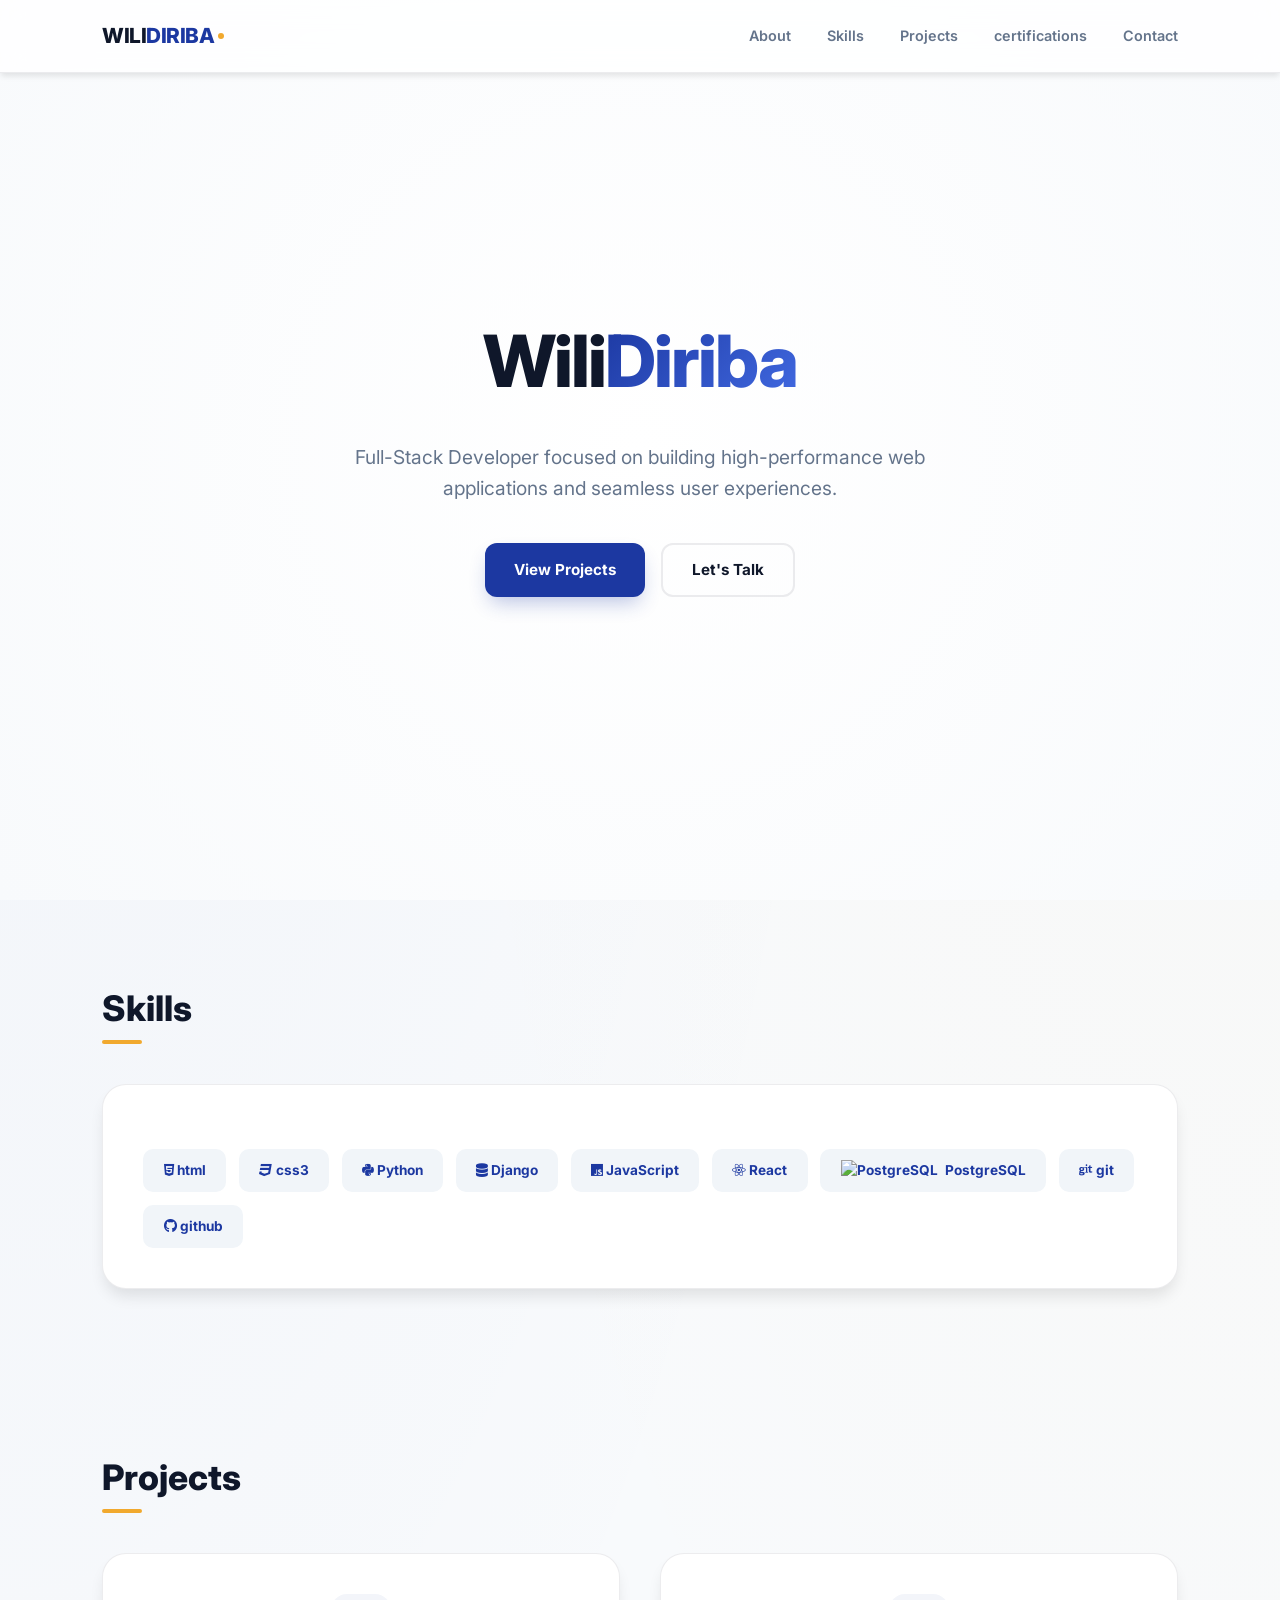
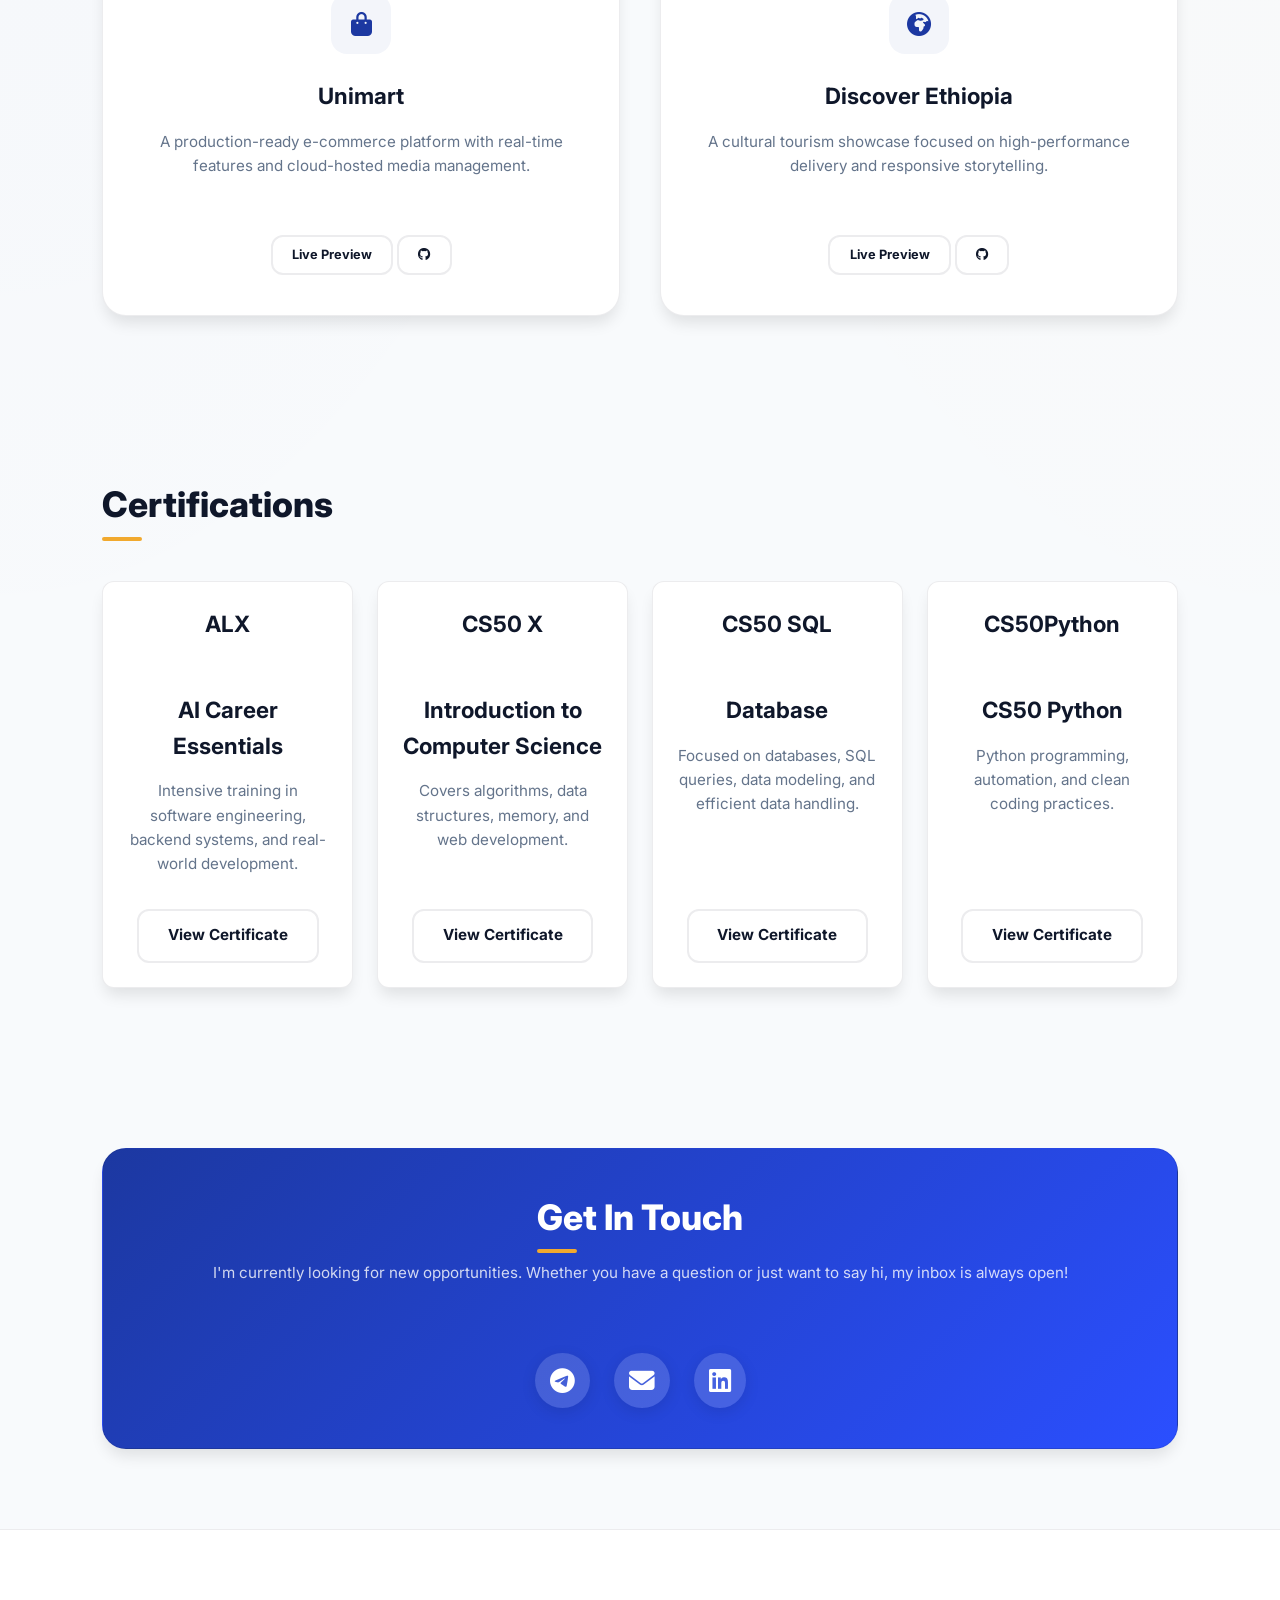
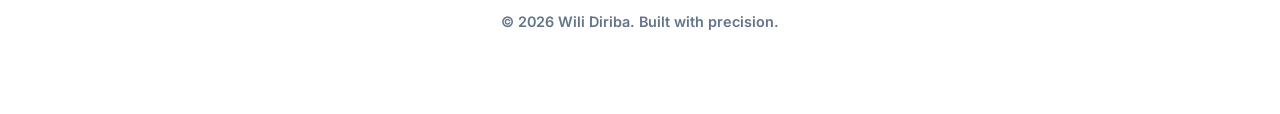
==== commit e9bbf8a1: "Remove GitHub social link and tidy JS file" ====
--- a/index.html
+++ b/index.html
@@ -237,13 +237,6 @@
           >
             <i class="fab fa-linkedin"></i>
           </a>
-          <a
-            href="https://github.com/wilidiriba20"
-            target="_blank"
-            title="GitHub"
-          >
-            <i class="fab fa-github"></i>
-          </a>
         </div>
       </div>
     </section>
